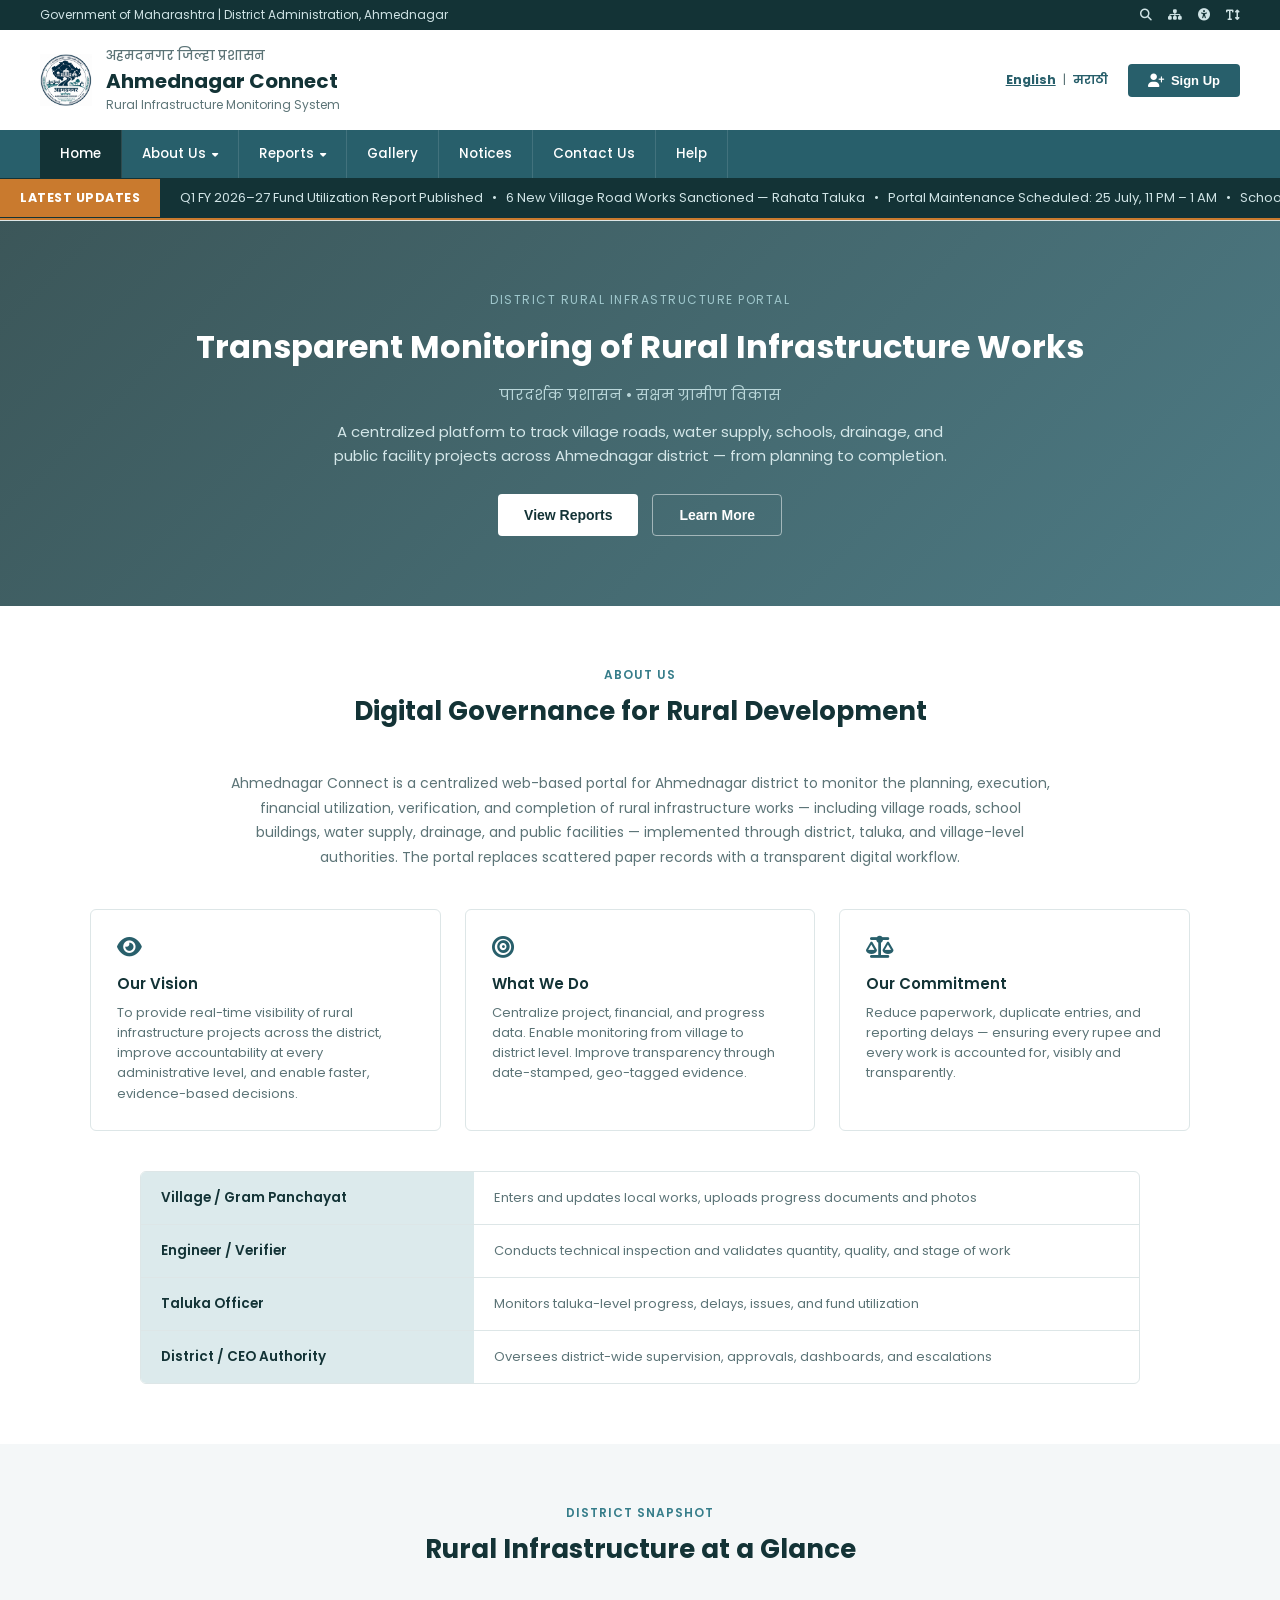
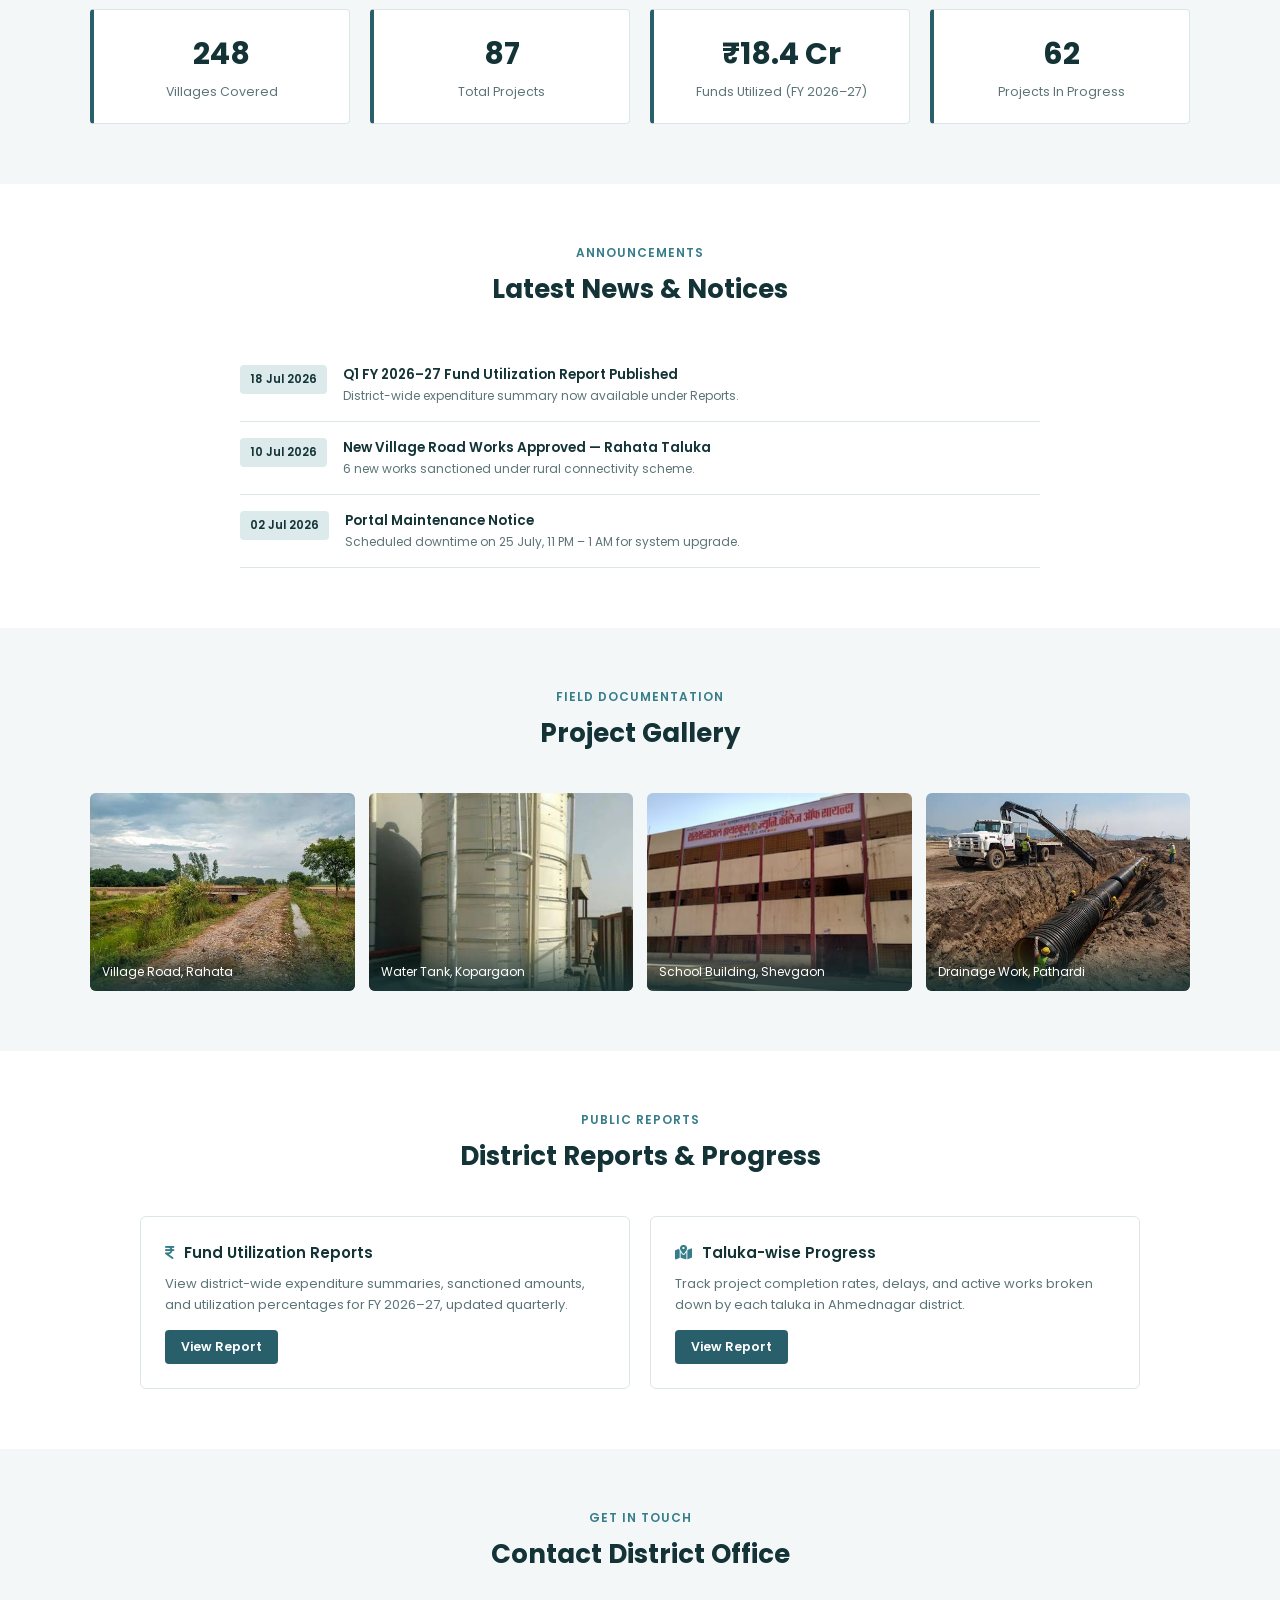
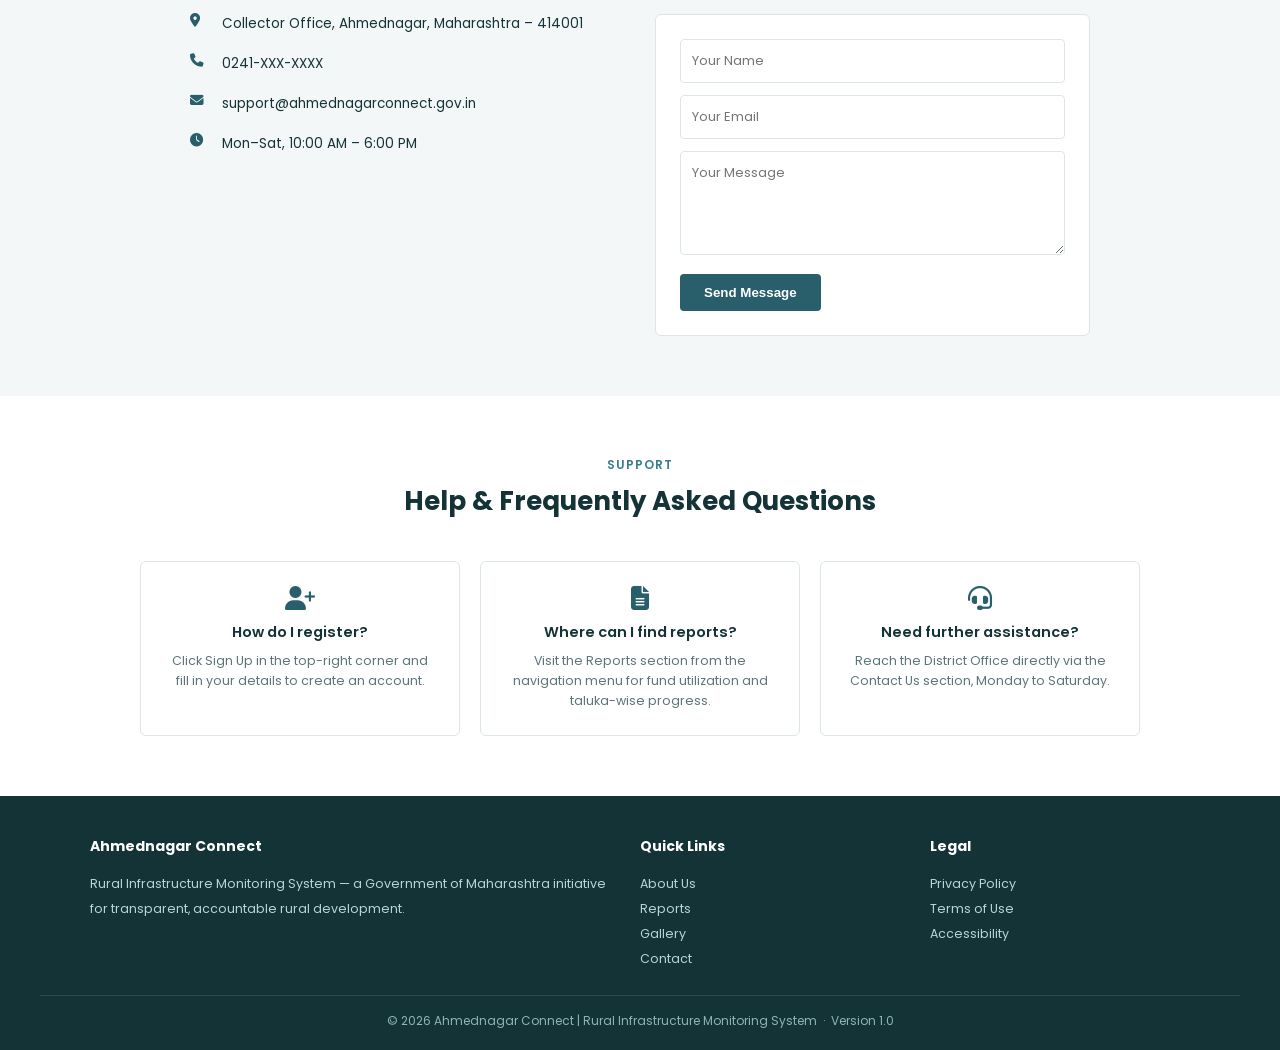
==== index.html @ d68a9339 "Added layout page" ====
<!DOCTYPE html>
<html lang="en">
<head>
<meta charset="UTF-8">
<meta name="viewport" content="width=device-width, initial-scale=1.0">
<title>Ahmednagar Connect | Rural Infrastructure Monitoring System</title>
<link href="https://fonts.googleapis.com/css2?family=Poppins:wght@300;400;500;600;700&display=swap" rel="stylesheet">
<link rel="stylesheet" href="https://cdnjs.cloudflare.com/ajax/libs/font-awesome/6.6.0/css/all.min.css">
<style>

:root{
  --teal-deep:#133336;
  --teal-mid:#285F6B;
  --teal-bright:#367D8A;
  --teal-pale:#DCEAEC;
  --bg:#F4F7F8;
  --paper:#FFFFFF;
  --ink:#133336;
  --muted:#5C7477;
  --line:#DDE6E7;
  --amber:#C97A2E;
}

*{margin:0;padding:0;box-sizing:border-box;}
html{scroll-behavior:smooth;}
body{font-family:'Poppins',sans-serif;color:var(--ink);background:var(--bg);}
a{text-decoration:none;color:inherit;}
ul{list-style:none;}
img{max-width:100%;display:block;}

.gov-strip{
  background:var(--teal-deep);color:#CFE3E5;font-size:12px;
  padding:6px 40px;display:flex;justify-content:space-between;align-items:center;
}
.gov-strip .a11y{display:flex;gap:16px;}
.gov-strip .a11y i{cursor:pointer;}

header{background:var(--paper);border-bottom:1px solid var(--line);}
.header-top{display:flex;align-items:center;justify-content:space-between;padding:16px 40px;}
.brand{display:flex;align-items:center;gap:14px;}
.brand .emblem{width:52px;height:52px;flex-shrink:0;}
.brand .emblem img{width:100%;height:100%;object-fit:contain;}
.brand-text-mr{font-size:13px;color:var(--muted);font-weight:500;}
.brand h1{font-size:20px;font-weight:700;color:var(--teal-deep);}
.brand p{font-size:12px;color:var(--muted);}

.header-actions{display:flex;align-items:center;gap:16px;}
.lang-toggle{font-size:12.5px;color:var(--muted);}
.lang-toggle span{color:var(--teal-mid);font-weight:600;cursor:pointer;padding:2px 4px;}
.lang-toggle span.active-lang{font-weight:700;text-decoration:underline;}

.btn-signup{
  background:var(--teal-mid);color:#fff;padding:9px 20px;border-radius:4px;
  font-size:13px;font-weight:600;border:none;cursor:pointer;
}
.btn-signup:hover{background:var(--teal-deep);}

/* ===== NAVBAR ===== */
.navbar{background:var(--teal-mid);position:relative;z-index:200;}
.navbar ul{display:flex;padding:0 40px;}
.navbar > ul > li{position:relative;}
.navbar li a{
  display:flex;align-items:center;gap:6px;padding:14px 20px;
  color:#fff;font-size:13.5px;font-weight:500;
  border-right:1px solid rgba(255,255,255,.12);cursor:pointer;
}
.navbar li a:hover{background:var(--teal-deep);}
.navbar li.active a{background:var(--teal-deep);}

/* ===== DROPDOWN (single definition, click-based, no overlap) ===== */
.dropdown{
  display:none;
  background:var(--teal-deep);
  border-top:1px solid rgba(255,255,255,.15);
}
.dropdown.show{display:flex;}
.dropdown li a{
  color:#fff;
  padding:12px 20px;
  font-size:13px;
  font-weight:400;
  border-right:1px solid rgba(255,255,255,.12);
}
.dropdown li a:hover{background:var(--teal-mid);}

/* ===== TICKER ===== */
.ticker-bar{background:var(--teal-deep);display:flex;align-items:center;border-bottom:2px solid var(--amber);position:relative;z-index:1;}
.ticker-label{background:var(--amber);color:#fff;font-size:12.5px;font-weight:700;padding:10px 20px;white-space:nowrap;letter-spacing:.5px;}
.ticker-track{overflow:hidden;flex:1;padding:10px 20px;}
.ticker-content{color:#CFE3E5;font-size:13px;white-space:nowrap;animation:scrollTicker 28s linear infinite;}
@keyframes scrollTicker{0%{transform:translateX(100%);}100%{transform:translateX(-100%);}}

.hero{
  background:linear-gradient(135deg, rgba(19,51,54,.82), rgba(40,95,107,.82));
  color:#fff;padding:70px 40px;text-align:center;
}
.hero .eyebrow{font-size:12px;letter-spacing:1.5px;text-transform:uppercase;color:#9FC7CC;margin-bottom:14px;}
.hero h2{font-size:32px;font-weight:700;margin-bottom:12px;}
.hero .marathi-line{font-size:15px;color:#B9D6D9;margin-bottom:14px;}
.hero p{font-size:15px;color:#D3E6E8;max-width:620px;margin:0 auto 26px;line-height:1.6;}
.hero-actions{display:flex;gap:14px;justify-content:center;}
.btn-primary{background:#fff;color:var(--teal-deep);padding:12px 26px;border-radius:4px;font-weight:600;font-size:14px;border:none;cursor:pointer;}
.btn-outline{border:1px solid rgba(255,255,255,.5);color:#fff;padding:12px 26px;border-radius:4px;font-weight:600;font-size:14px;background:none;cursor:pointer;}
.btn-primary:hover{background:var(--teal-pale);}
.btn-outline:hover{background:rgba(255,255,255,.12);}

section{padding:60px 40px;}
.section-head{text-align:center;margin-bottom:40px;}
.section-head .tag{font-size:12px;letter-spacing:1px;text-transform:uppercase;color:var(--teal-bright);font-weight:600;margin-bottom:8px;}
.section-head h3{font-size:26px;font-weight:700;color:var(--teal-deep);}
.section-head p{font-size:13.5px;color:var(--muted);margin-top:8px;max-width:560px;margin-left:auto;margin-right:auto;}

.about{background:var(--paper);}
.about-intro{max-width:820px;margin:0 auto 40px;font-size:14px;color:var(--muted);line-height:1.75;text-align:center;}
.about-grid{display:grid;grid-template-columns:repeat(3,1fr);gap:24px;max-width:1100px;margin:0 auto 40px;}
.about-card{border:1px solid var(--line);padding:26px;border-radius:6px;}
.about-card i{font-size:22px;color:var(--teal-mid);margin-bottom:14px;}
.about-card h4{font-size:15px;font-weight:600;margin-bottom:8px;}
.about-card p{font-size:13px;color:var(--muted);line-height:1.55;}

.admin-structure{max-width:1000px;margin:0 auto;border:1px solid var(--line);border-radius:6px;overflow:hidden;}
.admin-row{display:grid;grid-template-columns:1fr 2fr;border-bottom:1px solid var(--line);}
.admin-row:last-child{border-bottom:none;}
.admin-row .role{background:var(--teal-pale);padding:16px 20px;font-weight:600;font-size:13.5px;color:var(--teal-deep);display:flex;align-items:center;}
.admin-row .desc{padding:16px 20px;font-size:13px;color:var(--muted);display:flex;align-items:center;}

.stats-section{background:var(--bg);}
.stats-grid{display:grid;grid-template-columns:repeat(4,1fr);gap:20px;max-width:1100px;margin:0 auto;}
.stat-box{background:var(--paper);border:1px solid var(--line);border-left:4px solid var(--teal-mid);padding:22px;border-radius:4px;text-align:center;}
.stat-box h2{font-size:30px;font-weight:700;color:var(--teal-deep);}
.stat-box p{font-size:12.5px;color:var(--muted);margin-top:6px;}

.notices{background:var(--paper);}
.notice-list{max-width:800px;margin:0 auto;}
.notice-item{display:flex;gap:16px;padding:16px 0;border-bottom:1px solid var(--line);}
.notice-date{background:var(--teal-pale);color:var(--teal-deep);font-size:11.5px;font-weight:600;padding:6px 10px;border-radius:4px;height:fit-content;white-space:nowrap;}
.notice-text .t{font-size:13.5px;font-weight:600;}
.notice-text .s{font-size:12px;color:var(--muted);margin-top:2px;}

.gallery{background:var(--bg);}
.gallery-grid{display:grid;grid-template-columns:repeat(4,1fr);gap:14px;max-width:1100px;margin:0 auto;}
.gallery-tile{aspect-ratio:4/3;border-radius:6px;overflow:hidden;position:relative;background:var(--teal-pale);}
.gallery-tile img{width:100%;height:100%;object-fit:cover;}
.gallery-caption{position:absolute;bottom:0;left:0;right:0;background:linear-gradient(to top, rgba(19,51,54,.85), transparent);color:#fff;font-size:12px;padding:20px 12px 10px;}

.reports-detail{background:var(--paper);}
.reports-grid{display:grid;grid-template-columns:1fr 1fr;gap:20px;max-width:1000px;margin:0 auto;}
.report-card{border:1px solid var(--line);border-radius:6px;padding:24px;}
.report-card h4{font-size:15px;font-weight:600;color:var(--teal-deep);margin-bottom:10px;display:flex;align-items:center;gap:10px;}
.report-card h4 i{color:var(--teal-bright);}
.report-card p{font-size:13px;color:var(--muted);line-height:1.6;margin-bottom:14px;}
.report-card a.btn-small{
  display:inline-block;background:var(--teal-mid);color:#fff;padding:8px 16px;
  border-radius:4px;font-size:12.5px;font-weight:600;
}
.report-card a.btn-small:hover{background:var(--teal-deep);}

.contact{background:var(--bg);}
.contact-grid{display:grid;grid-template-columns:1fr 1fr;gap:30px;max-width:900px;margin:0 auto;}
.contact-info div{display:flex;gap:12px;margin-bottom:20px;font-size:13.5px;}
.contact-info i{color:var(--teal-mid);width:20px;}
.contact-form{background:var(--paper);padding:24px;border-radius:6px;border:1px solid var(--line);}
.contact-form input, .contact-form textarea{width:100%;padding:11px;border:1px solid var(--line);border-radius:4px;margin-bottom:12px;font-family:'Poppins';font-size:13px;}
.contact-form button{background:var(--teal-mid);color:#fff;border:none;padding:11px 24px;border-radius:4px;font-weight:600;cursor:pointer;}
.contact-form button:hover{background:var(--teal-deep);}

.help-section{background:var(--paper);}
.help-grid{display:grid;grid-template-columns:repeat(3,1fr);gap:20px;max-width:1000px;margin:0 auto;}
.help-card{border:1px solid var(--line);border-radius:6px;padding:24px;text-align:center;}
.help-card i{font-size:24px;color:var(--teal-mid);margin-bottom:12px;}
.help-card h4{font-size:14.5px;font-weight:600;margin-bottom:8px;}
.help-card p{font-size:12.5px;color:var(--muted);line-height:1.6;}

footer{background:var(--teal-deep);color:#B9D6D9;padding:40px 40px 20px;}
.footer-grid{display:grid;grid-template-columns:2fr 1fr 1fr;gap:30px;max-width:1100px;margin:0 auto 24px;}
.footer-grid h4{color:#fff;font-size:14px;margin-bottom:14px;}
.footer-grid p, .footer-grid a{font-size:12.5px;line-height:2;display:block;color:#B9D6D9;}
.footer-bottom{border-top:1px solid rgba(255,255,255,.1);padding-top:16px;text-align:center;font-size:12px;color:#8FB3B8;}

@media(max-width:900px){
  .about-grid,.stats-grid,.reports-grid,.help-grid{grid-template-columns:repeat(2,1fr);}
  .gallery-grid{grid-template-columns:repeat(2,1fr);}
  .contact-grid{grid-template-columns:1fr;}
  .footer-grid{grid-template-columns:1fr;}
  .navbar ul{flex-wrap:wrap;}
  .admin-row{grid-template-columns:1fr;}
}
@media(max-width:600px){
  .header-top{flex-direction:column;gap:12px;text-align:center;}
  .gov-strip{flex-direction:column;gap:6px;text-align:center;}
  .hero h2{font-size:24px;}
  .about-grid,.stats-grid,.gallery-grid,.reports-grid,.help-grid{grid-template-columns:1fr;}
  .ticker-label{display:none;}
}

</style>
</head>
<body>

<div class="gov-strip">
  <span data-en="Government of Maharashtra | District Administration, Ahmednagar" data-mr="महाराष्ट्र शासन | जिल्हा प्रशासन, अहमदनगर">Government of Maharashtra | District Administration, Ahmednagar</span>
  <div class="a11y">
    <i class="fa-solid fa-magnifying-glass"></i>
    <i class="fa-solid fa-sitemap"></i>
    <i class="fa-solid fa-universal-access"></i>
    <i class="fa-solid fa-text-height"></i>
  </div>
</div>

<header>
  <div class="header-top">
    <a href="#home" class="brand">
      <div class="emblem"><img src="assets/logo.png.jpeg" alt="Ahmednagar Connect Logo"></div>
      <div>
        <div class="brand-text-mr">अहमदनगर जिल्हा प्रशासन</div>
        <h1>Ahmednagar Connect</h1>
        <p data-en="Rural Infrastructure Monitoring System" data-mr="ग्रामीण पायाभूत सुविधा सनियंत्रण प्रणाली">Rural Infrastructure Monitoring System</p>
      </div>
    </a>
    <div class="header-actions">
      <div class="lang-toggle">
        <span id="lang-en" class="active-lang" onclick="setLang('en')">English</span> |
        <span id="lang-mr" onclick="setLang('mr')">मराठी</span>
      </div>
      <a href="register.html"><button class="btn-signup"><i class="fa-solid fa-user-plus"></i>&nbsp; <span data-en="Sign Up" data-mr="नोंदणी करा">Sign Up</span></button></a>
    </div>
  </div>

  <nav class="navbar">
    <ul>
      <li class="active"><a href="#home" data-en="Home" data-mr="मुख्यपृष्ठ">Home</a></li>
      <li><a href="javascript:void(0)" onclick="toggleDropdown('dropdown-about')"><span data-en="About Us" data-mr="आमच्याबद्दल">About Us</span> <i class="fa-solid fa-caret-down" style="font-size:10px;"></i></a></li>
      <li><a href="javascript:void(0)" onclick="toggleDropdown('dropdown-reports')"><span data-en="Reports" data-mr="अहवाल">Reports</span> <i class="fa-solid fa-caret-down" style="font-size:10px;"></i></a></li>
      <li><a href="#gallery" data-en="Gallery" data-mr="गॅलरी">Gallery</a></li>
      <li><a href="#notices" data-en="Notices" data-mr="सूचना">Notices</a></li>
      <li><a href="#contact" data-en="Contact Us" data-mr="संपर्क करा">Contact Us</a></li>
      <li><a href="#help" data-en="Help" data-mr="मदत">Help</a></li>
    </ul>
  </nav>

  <ul class="dropdown" id="dropdown-about">
    <li><a href="#about-portal" data-en="About the Portal" data-mr="पोर्टलबद्दल">About the Portal</a></li>
    <li><a href="#about-vision" data-en="Vision & Objectives" data-mr="दृष्टी आणि उद्दिष्टे">Vision &amp; Objectives</a></li>
    <li><a href="#about-admin" data-en="District Administration" data-mr="जिल्हा प्रशासन">District Administration</a></li>
  </ul>

  <ul class="dropdown" id="dropdown-reports">
    <li><a href="#report-fund" data-en="Fund Utilization Reports" data-mr="निधी वापर अहवाल">Fund Utilization Reports</a></li>
    <li><a href="#report-taluka" data-en="Taluka-wise Progress" data-mr="तालुकानिहाय प्रगती">Taluka-wise Progress</a></li>
  </ul>
  <div class="ticker-bar">
    <div class="ticker-label" data-en="LATEST UPDATES" data-mr="ताज्या घडामोडी">LATEST UPDATES</div>
    <div class="ticker-track">
      <div class="ticker-content" data-en="Q1 FY 2026–27 Fund Utilization Report Published &nbsp;&nbsp;•&nbsp;&nbsp; 6 New Village Road Works Sanctioned — Rahata Taluka &nbsp;&nbsp;•&nbsp;&nbsp; Portal Maintenance Scheduled: 25 July, 11 PM – 1 AM &nbsp;&nbsp;•&nbsp;&nbsp; School Building Verification Completed — Shevgaon" data-mr="Q1 FY 2026–27 निधी वापर अहवाल प्रकाशित &nbsp;&nbsp;•&nbsp;&nbsp; 6 नवीन गाव रस्ते कामे मंजूर — राहाता तालुका &nbsp;&nbsp;•&nbsp;&nbsp; पोर्टल देखभाल नियोजित: 25 जुलै, रात्री 11 – पहाटे 1 &nbsp;&nbsp;•&nbsp;&nbsp; शाळा इमारत पडताळणी पूर्ण — शेवगाव">
        Q1 FY 2026–27 Fund Utilization Report Published &nbsp;&nbsp;•&nbsp;&nbsp;
        6 New Village Road Works Sanctioned — Rahata Taluka &nbsp;&nbsp;•&nbsp;&nbsp;
        Portal Maintenance Scheduled: 25 July, 11 PM – 1 AM &nbsp;&nbsp;•&nbsp;&nbsp;
        School Building Verification Completed — Shevgaon
      </div>
    </div>
  </div>
</header>

<section class="hero" id="home">
  <div class="eyebrow" data-en="District Rural Infrastructure Portal" data-mr="जिल्हा ग्रामीण पायाभूत सुविधा पोर्टल">District Rural Infrastructure Portal</div>
  <h2 data-en="Transparent Monitoring of Rural Infrastructure Works" data-mr="ग्रामीण पायाभूत सुविधा कामांचे पारदर्शक सनियंत्रण">Transparent Monitoring of Rural Infrastructure Works</h2>
  <div class="marathi-line">पारदर्शक प्रशासन • सक्षम ग्रामीण विकास</div>
  <p data-en="A centralized platform to track village roads, water supply, schools, drainage, and public facility projects across Ahmednagar district — from planning to completion." data-mr="अहमदनगर जिल्ह्यातील गाव रस्ते, पाणीपुरवठा, शाळा, नाले आणि सार्वजनिक सुविधा प्रकल्पांचा मागोवा घेण्यासाठी एक केंद्रीकृत व्यासपीठ — नियोजनापासून पूर्णत्वापर्यंत.">A centralized platform to track village roads, water supply, schools, drainage, and public facility projects across Ahmednagar district — from planning to completion.</p>
  <div class="hero-actions">
    <button class="btn-primary" onclick="document.getElementById('report-fund').scrollIntoView()" data-en="View Reports" data-mr="अहवाल पहा">View Reports</button>
    <button class="btn-outline" onclick="document.getElementById('about-portal').scrollIntoView()" data-en="Learn More" data-mr="अधिक जाणून घ्या">Learn More</button>
  </div>
</section>

<section class="about" id="about">
  <div class="section-head">
    <div class="tag" data-en="About Us" data-mr="आमच्याबद्दल">About Us</div>
    <h3 data-en="Digital Governance for Rural Development" data-mr="ग्रामीण विकासासाठी डिजिटल प्रशासन">Digital Governance for Rural Development</h3>
  </div>

  <p class="about-intro" id="about-portal" data-en="Ahmednagar Connect is a centralized web-based portal for Ahmednagar district to monitor the planning, execution, financial utilization, verification, and completion of rural infrastructure works — including village roads, school buildings, water supply, drainage, and public facilities — implemented through district, taluka, and village-level authorities. The portal replaces scattered paper records with a transparent digital workflow." data-mr="अहमदनगर कनेक्ट हे अहमदनगर जिल्ह्यासाठी एक केंद्रीकृत वेब-आधारित पोर्टल आहे जे ग्रामीण पायाभूत सुविधा कामांचे नियोजन, अंमलबजावणी, आर्थिक वापर, पडताळणी आणि पूर्णत्व यांचे सनियंत्रण करते — यामध्ये गाव रस्ते, शाळा इमारती, पाणीपुरवठा, नाले आणि सार्वजनिक सुविधांचा समावेश आहे — जिल्हा, तालुका आणि गाव पातळीवरील प्राधिकरणांमार्फत राबवले जाते. हे पोर्टल विखुरलेल्या कागदी नोंदींच्या जागी एक पारदर्शक डिजिटल कार्यप्रणाली आणते.">
    Ahmednagar Connect is a centralized web-based portal for Ahmednagar district to monitor the planning, execution, financial utilization, verification, and completion of rural infrastructure works — including village roads, school buildings, water supply, drainage, and public facilities — implemented through district, taluka, and village-level authorities. The portal replaces scattered paper records with a transparent digital workflow.
  </p>

  <div class="about-grid" id="about-vision">
    <div class="about-card">
      <i class="fa-solid fa-eye"></i>
      <h4 data-en="Our Vision" data-mr="आमची दृष्टी">Our Vision</h4>
      <p data-en="To provide real-time visibility of rural infrastructure projects across the district, improve accountability at every administrative level, and enable faster, evidence-based decisions." data-mr="जिल्ह्यातील ग्रामीण पायाभूत सुविधा प्रकल्पांची रिअल-टाइम दृश्यमानता प्रदान करणे, प्रत्येक प्रशासकीय स्तरावर उत्तरदायित्व सुधारणे आणि जलद, पुराव्यावर आधारित निर्णय घेण्यास सक्षम करणे.">To provide real-time visibility of rural infrastructure projects across the district, improve accountability at every administrative level, and enable faster, evidence-based decisions.</p>
    </div>
    <div class="about-card">
      <i class="fa-solid fa-bullseye"></i>
      <h4 data-en="What We Do" data-mr="आम्ही काय करतो">What We Do</h4>
      <p data-en="Centralize project, financial, and progress data. Enable monitoring from village to district level. Improve transparency through date-stamped, geo-tagged evidence." data-mr="प्रकल्प, आर्थिक आणि प्रगती डेटा केंद्रीकृत करणे. गाव ते जिल्हा स्तरापर्यंत सनियंत्रण सक्षम करणे. तारीख-नोंदित, भौगोलिक-टॅग केलेल्या पुराव्याद्वारे पारदर्शकता सुधारणे.">Centralize project, financial, and progress data. Enable monitoring from village to district level. Improve transparency through date-stamped, geo-tagged evidence.</p>
    </div>
    <div class="about-card">
      <i class="fa-solid fa-scale-balanced"></i>
      <h4 data-en="Our Commitment" data-mr="आमची बांधिलकी">Our Commitment</h4>
      <p data-en="Reduce paperwork, duplicate entries, and reporting delays — ensuring every rupee and every work is accounted for, visibly and transparently." data-mr="कागदपत्रे, डुप्लिकेट नोंदी आणि अहवाल विलंब कमी करणे — प्रत्येक रुपया आणि प्रत्येक काम दृश्यमान आणि पारदर्शकपणे हिशेबात असल्याची खात्री करणे.">Reduce paperwork, duplicate entries, and reporting delays — ensuring every rupee and every work is accounted for, visibly and transparently.</p>
    </div>
  </div>

  <div class="admin-structure" id="about-admin">
    <div class="admin-row">
      <div class="role" data-en="Village / Gram Panchayat" data-mr="गाव / ग्रामपंचायत">Village / Gram Panchayat</div>
      <div class="desc" data-en="Enters and updates local works, uploads progress documents and photos" data-mr="स्थानिक कामे नोंदवते आणि अद्ययावत करते, प्रगती कागदपत्रे आणि छायाचित्रे अपलोड करते">Enters and updates local works, uploads progress documents and photos</div>
    </div>
    <div class="admin-row">
      <div class="role" data-en="Engineer / Verifier" data-mr="अभियंता / पडताळणीकर्ता">Engineer / Verifier</div>
      <div class="desc" data-en="Conducts technical inspection and validates quantity, quality, and stage of work" data-mr="तांत्रिक तपासणी करतो आणि कामाचे प्रमाण, गुणवत्ता आणि टप्पा प्रमाणित करतो">Conducts technical inspection and validates quantity, quality, and stage of work</div>
    </div>
    <div class="admin-row">
      <div class="role" data-en="Taluka Officer" data-mr="तालुका अधिकारी">Taluka Officer</div>
      <div class="desc" data-en="Monitors taluka-level progress, delays, issues, and fund utilization" data-mr="तालुका पातळीवरील प्रगती, विलंब, समस्या आणि निधी वापराचे सनियंत्रण करतो">Monitors taluka-level progress, delays, issues, and fund utilization</div>
    </div>
    <div class="admin-row">
      <div class="role" data-en="District / CEO Authority" data-mr="जिल्हा / मुख्य कार्यकारी अधिकारी">District / CEO Authority</div>
      <div class="desc" data-en="Oversees district-wide supervision, approvals, dashboards, and escalations" data-mr="जिल्हास्तरीय पर्यवेक्षण, मंजुरी, डॅशबोर्ड आणि तक्रार निवारणाचे निरीक्षण करतो">Oversees district-wide supervision, approvals, dashboards, and escalations</div>
    </div>
  </div>
</section>

<section class="stats-section">
  <div class="section-head">
    <div class="tag" data-en="District Snapshot" data-mr="जिल्हा आढावा">District Snapshot</div>
    <h3 data-en="Rural Infrastructure at a Glance" data-mr="एका दृष्टीक्षेपात ग्रामीण पायाभूत सुविधा">Rural Infrastructure at a Glance</h3>
  </div>
  <div class="stats-grid">
    <div class="stat-box"><h2>248</h2><p data-en="Villages Covered" data-mr="समाविष्ट गावे">Villages Covered</p></div>
    <div class="stat-box"><h2>87</h2><p data-en="Total Projects" data-mr="एकूण प्रकल्प">Total Projects</p></div>
    <div class="stat-box"><h2>₹18.4 Cr</h2><p data-en="Funds Utilized (FY 2026–27)" data-mr="वापरलेला निधी (आर्थिक वर्ष 2026–27)">Funds Utilized (FY 2026–27)</p></div>
    <div class="stat-box"><h2>62</h2><p data-en="Projects In Progress" data-mr="सुरू असलेले प्रकल्प">Projects In Progress</p></div>
  </div>
</section>

<section class="notices" id="notices">
  <div class="section-head">
    <div class="tag" data-en="Announcements" data-mr="घोषणा">Announcements</div>
    <h3 data-en="Latest News & Notices" data-mr="ताज्या बातम्या आणि सूचना">Latest News &amp; Notices</h3>
  </div>
  <div class="notice-list">
    <div class="notice-item">
      <div class="notice-date">18 Jul 2026</div>
      <div class="notice-text">
        <div class="t" data-en="Q1 FY 2026–27 Fund Utilization Report Published" data-mr="Q1 FY 2026–27 निधी वापर अहवाल प्रकाशित">Q1 FY 2026–27 Fund Utilization Report Published</div>
        <div class="s" data-en="District-wide expenditure summary now available under Reports." data-mr="जिल्हास्तरीय खर्चाचा सारांश आता अहवाल विभागात उपलब्ध आहे.">District-wide expenditure summary now available under Reports.</div>
      </div>
    </div>
    <div class="notice-item">
      <div class="notice-date">10 Jul 2026</div>
      <div class="notice-text">
        <div class="t" data-en="New Village Road Works Approved — Rahata Taluka" data-mr="नवीन गाव रस्ते कामे मंजूर — राहाता तालुका">New Village Road Works Approved — Rahata Taluka</div>
        <div class="s" data-en="6 new works sanctioned under rural connectivity scheme." data-mr="ग्रामीण जोडणी योजनेअंतर्गत 6 नवीन कामे मंजूर.">6 new works sanctioned under rural connectivity scheme.</div>
      </div>
    </div>
    <div class="notice-item">
      <div class="notice-date">02 Jul 2026</div>
      <div class="notice-text">
        <div class="t" data-en="Portal Maintenance Notice" data-mr="पोर्टल देखभाल सूचना">Portal Maintenance Notice</div>
        <div class="s" data-en="Scheduled downtime on 25 July, 11 PM – 1 AM for system upgrade." data-mr="प्रणाली अद्ययावतीकरणासाठी 25 जुलै, रात्री 11 – पहाटे 1 दरम्यान नियोजित बंद.">Scheduled downtime on 25 July, 11 PM – 1 AM for system upgrade.</div>
      </div>
    </div>
  </div>
</section>

<section class="gallery" id="gallery">
  <div class="section-head">
    <div class="tag" data-en="Field Documentation" data-mr="क्षेत्रीय दस्तऐवजीकरण">Field Documentation</div>
    <h3 data-en="Project Gallery" data-mr="प्रकल्प गॅलरी">Project Gallery</h3>
  </div>
  <div class="gallery-grid">
    <div class="gallery-tile">
      <img src="assets/VILLAGE ROAD.jpg" alt="Village Road, Rahata">
      <div class="gallery-caption">Village Road, Rahata</div>
    </div>
    <div class="gallery-tile">
      <img src="assets/WATER TANK.webp" alt="Water Tank, Kopargaon">
      <div class="gallery-caption">Water Tank, Kopargaon</div>
    </div>
    <div class="gallery-tile">
      <img src="assets/SCHOOL BLD.avif" alt="School Building, Shevgaon">
      <div class="gallery-caption">School Building, Shevgaon</div>
    </div>
    <div class="gallery-tile">
      <img src="assets/DRAINAGE.jpg" alt="Drainage Work, Pathardi">
      <div class="gallery-caption">Drainage Work, Pathardi</div>
    </div>
  </div>
</section>

<section class="reports-detail" id="reports">
  <div class="section-head">
    <div class="tag" data-en="Public Reports" data-mr="सार्वजनिक अहवाल">Public Reports</div>
    <h3 data-en="District Reports & Progress" data-mr="जिल्हा अहवाल आणि प्रगती">District Reports &amp; Progress</h3>
  </div>
  <div class="reports-grid">
    <div class="report-card" id="report-fund">
      <h4><i class="fa-solid fa-indian-rupee-sign"></i> <span data-en="Fund Utilization Reports" data-mr="निधी वापर अहवाल">Fund Utilization Reports</span></h4>
      <p data-en="View district-wide expenditure summaries, sanctioned amounts, and utilization percentages for FY 2026–27, updated quarterly." data-mr="आर्थिक वर्ष 2026–27 साठी जिल्हास्तरीय खर्चाचा सारांश, मंजूर रक्कम आणि वापर टक्केवारी पहा, त्रैमासिक अद्ययावत केली जाते.">View district-wide expenditure summaries, sanctioned amounts, and utilization percentages for FY 2026–27, updated quarterly.</p>
      <a href="#" class="btn-small" onclick="alert('Fund Utilization Report PDF will be linked here by the reports team.'); return false;" data-en="View Report" data-mr="अहवाल पहा">View Report</a>
    </div>
    <div class="report-card" id="report-taluka">
      <h4><i class="fa-solid fa-map-location-dot"></i> <span data-en="Taluka-wise Progress" data-mr="तालुकानिहाय प्रगती">Taluka-wise Progress</span></h4>
      <p data-en="Track project completion rates, delays, and active works broken down by each taluka in Ahmednagar district." data-mr="अहमदनगर जिल्ह्यातील प्रत्येक तालुक्यानुसार प्रकल्प पूर्णता दर, विलंब आणि सक्रिय कामांचा मागोवा घ्या.">Track project completion rates, delays, and active works broken down by each taluka in Ahmednagar district.</p>
      <a href="#" class="btn-small" onclick="alert('Taluka-wise Progress Report will be linked here by the reports team.'); return false;" data-en="View Report" data-mr="अहवाल पहा">View Report</a>
    </div>
  </div>
</section>

<section class="contact" id="contact">
  <div class="section-head">
    <div class="tag" data-en="Get in Touch" data-mr="संपर्कात रहा">Get in Touch</div>
    <h3 data-en="Contact District Office" data-mr="जिल्हा कार्यालयाशी संपर्क साधा">Contact District Office</h3>
  </div>
  <div class="contact-grid">
    <div class="contact-info">
      <div><i class="fa-solid fa-location-dot"></i> <span data-en="Collector Office, Ahmednagar, Maharashtra – 414001" data-mr="जिल्हाधिकारी कार्यालय, अहमदनगर, महाराष्ट्र – 414001">Collector Office, Ahmednagar, Maharashtra – 414001</span></div>
      <div><i class="fa-solid fa-phone"></i> 0241-XXX-XXXX</div>
      <div><i class="fa-solid fa-envelope"></i> support@ahmednagarconnect.gov.in</div>
      <div><i class="fa-solid fa-clock"></i> <span data-en="Mon–Sat, 10:00 AM – 6:00 PM" data-mr="सोम–शनि, सकाळी 10:00 – सायंकाळी 6:00">Mon–Sat, 10:00 AM – 6:00 PM</span></div>
    </div>
    <form class="contact-form" onsubmit="alert('Message form is a frontend demo — backend not connected yet.'); return false;">
      <input type="text" data-en-ph="Your Name" data-mr-ph="तुमचे नाव" placeholder="Your Name">
      <input type="email" data-en-ph="Your Email" data-mr-ph="तुमचा ईमेल" placeholder="Your Email">
      <textarea rows="4" data-en-ph="Your Message" data-mr-ph="तुमचा संदेश" placeholder="Your Message"></textarea>
      <button type="submit" data-en="Send Message" data-mr="संदेश पाठवा">Send Message</button>
    </form>
  </div>
</section>

<section class="help-section" id="help">
  <div class="section-head">
    <div class="tag" data-en="Support" data-mr="सहाय्य">Support</div>
    <h3 data-en="Help & Frequently Asked Questions" data-mr="मदत आणि वारंवार विचारले जाणारे प्रश्न">Help &amp; Frequently Asked Questions</h3>
  </div>
  <div class="help-grid">
    <div class="help-card">
      <i class="fa-solid fa-user-plus"></i>
      <h4 data-en="How do I register?" data-mr="मी नोंदणी कशी करू?">How do I register?</h4>
      <p data-en="Click Sign Up in the top-right corner and fill in your details to create an account." data-mr="वरच्या उजव्या कोपऱ्यातील साइन अप वर क्लिक करा आणि खाते तयार करण्यासाठी तुमचे तपशील भरा.">Click Sign Up in the top-right corner and fill in your details to create an account.</p>
    </div>
    <div class="help-card">
      <i class="fa-solid fa-file-lines"></i>
      <h4 data-en="Where can I find reports?" data-mr="मला अहवाल कुठे मिळतील?">Where can I find reports?</h4>
      <p data-en="Visit the Reports section from the navigation menu for fund utilization and taluka-wise progress." data-mr="निधी वापर आणि तालुकानिहाय प्रगतीसाठी नेव्हिगेशन मेनूमधील अहवाल विभागाला भेट द्या.">Visit the Reports section from the navigation menu for fund utilization and taluka-wise progress.</p>
    </div>
    <div class="help-card">
      <i class="fa-solid fa-headset"></i>
      <h4 data-en="Need further assistance?" data-mr="अधिक मदत हवी आहे?">Need further assistance?</h4>
      <p data-en="Reach the District Office directly via the Contact Us section, Monday to Saturday." data-mr="सोमवार ते शनिवार दरम्यान संपर्क विभागाद्वारे थेट जिल्हा कार्यालयाशी संपर्क साधा.">Reach the District Office directly via the Contact Us section, Monday to Saturday.</p>
    </div>
  </div>
</section>

<footer>
  <div class="footer-grid">
    <div>
      <h4>Ahmednagar Connect</h4>
      <p data-en="Rural Infrastructure Monitoring System — a Government of Maharashtra initiative for transparent, accountable rural development." data-mr="ग्रामीण पायाभूत सुविधा सनियंत्रण प्रणाली — पारदर्शक, उत्तरदायी ग्रामीण विकासासाठी महाराष्ट्र शासनाचा उपक्रम.">Rural Infrastructure Monitoring System — a Government of Maharashtra initiative for transparent, accountable rural development.</p>
    </div>
    <div>
      <h4 data-en="Quick Links" data-mr="द्रुत दुवे">Quick Links</h4>
      <a href="#about-portal" data-en="About Us" data-mr="आमच्याबद्दल">About Us</a>
      <a href="#reports" data-en="Reports" data-mr="अहवाल">Reports</a>
      <a href="#gallery" data-en="Gallery" data-mr="गॅलरी">Gallery</a>
      <a href="#contact" data-en="Contact" data-mr="संपर्क">Contact</a>
    </div>
    <div>
      <h4 data-en="Legal" data-mr="कायदेशीर">Legal</h4>
      <a href="#" data-en="Privacy Policy" data-mr="गोपनीयता धोरण">Privacy Policy</a>
      <a href="#" data-en="Terms of Use" data-mr="वापर अटी">Terms of Use</a>
      <a href="#" data-en="Accessibility" data-mr="प्रवेशयोग्यता">Accessibility</a>
    </div>
  </div>
  <div class="footer-bottom">
    © 2026 Ahmednagar Connect | Rural Infrastructure Monitoring System &nbsp;·&nbsp; <span data-en="Version 1.0" data-mr="आवृत्ती 1.0">Version 1.0</span>
  </div>
</footer>

<script>
function toggleDropdown(id) {
  const dropdown = document.getElementById(id);
  const isOpen = dropdown.classList.contains('show');
  document.querySelectorAll('.dropdown.show').forEach(d => d.classList.remove('show'));
  if (!isOpen) dropdown.classList.add('show');
}
document.addEventListener('click', function(e) {
  if (!e.target.closest('.navbar') && !e.target.closest('.dropdown')) {
    document.querySelectorAll('.dropdown.show').forEach(d => d.classList.remove('show'));
  }
});
// ===== Language toggle (EN / MR) =====
function setLang(lang) {
  document.querySelectorAll('[data-en]').forEach(el => {
    const text = lang === 'mr' ? el.getAttribute('data-mr') : el.getAttribute('data-en');
    if (text !== null) el.textContent = text;
  });
  document.querySelectorAll('[data-en-ph]').forEach(el => {
    const ph = lang === 'mr' ? el.getAttribute('data-mr-ph') : el.getAttribute('data-en-ph');
    if (ph !== null) el.setAttribute('placeholder', ph);
  });
  document.getElementById('lang-en').classList.toggle('active-lang', lang === 'en');
  document.getElementById('lang-mr').classList.toggle('active-lang', lang === 'mr');
  document.documentElement.setAttribute('lang', lang);
}
</script>

</body>
</html>
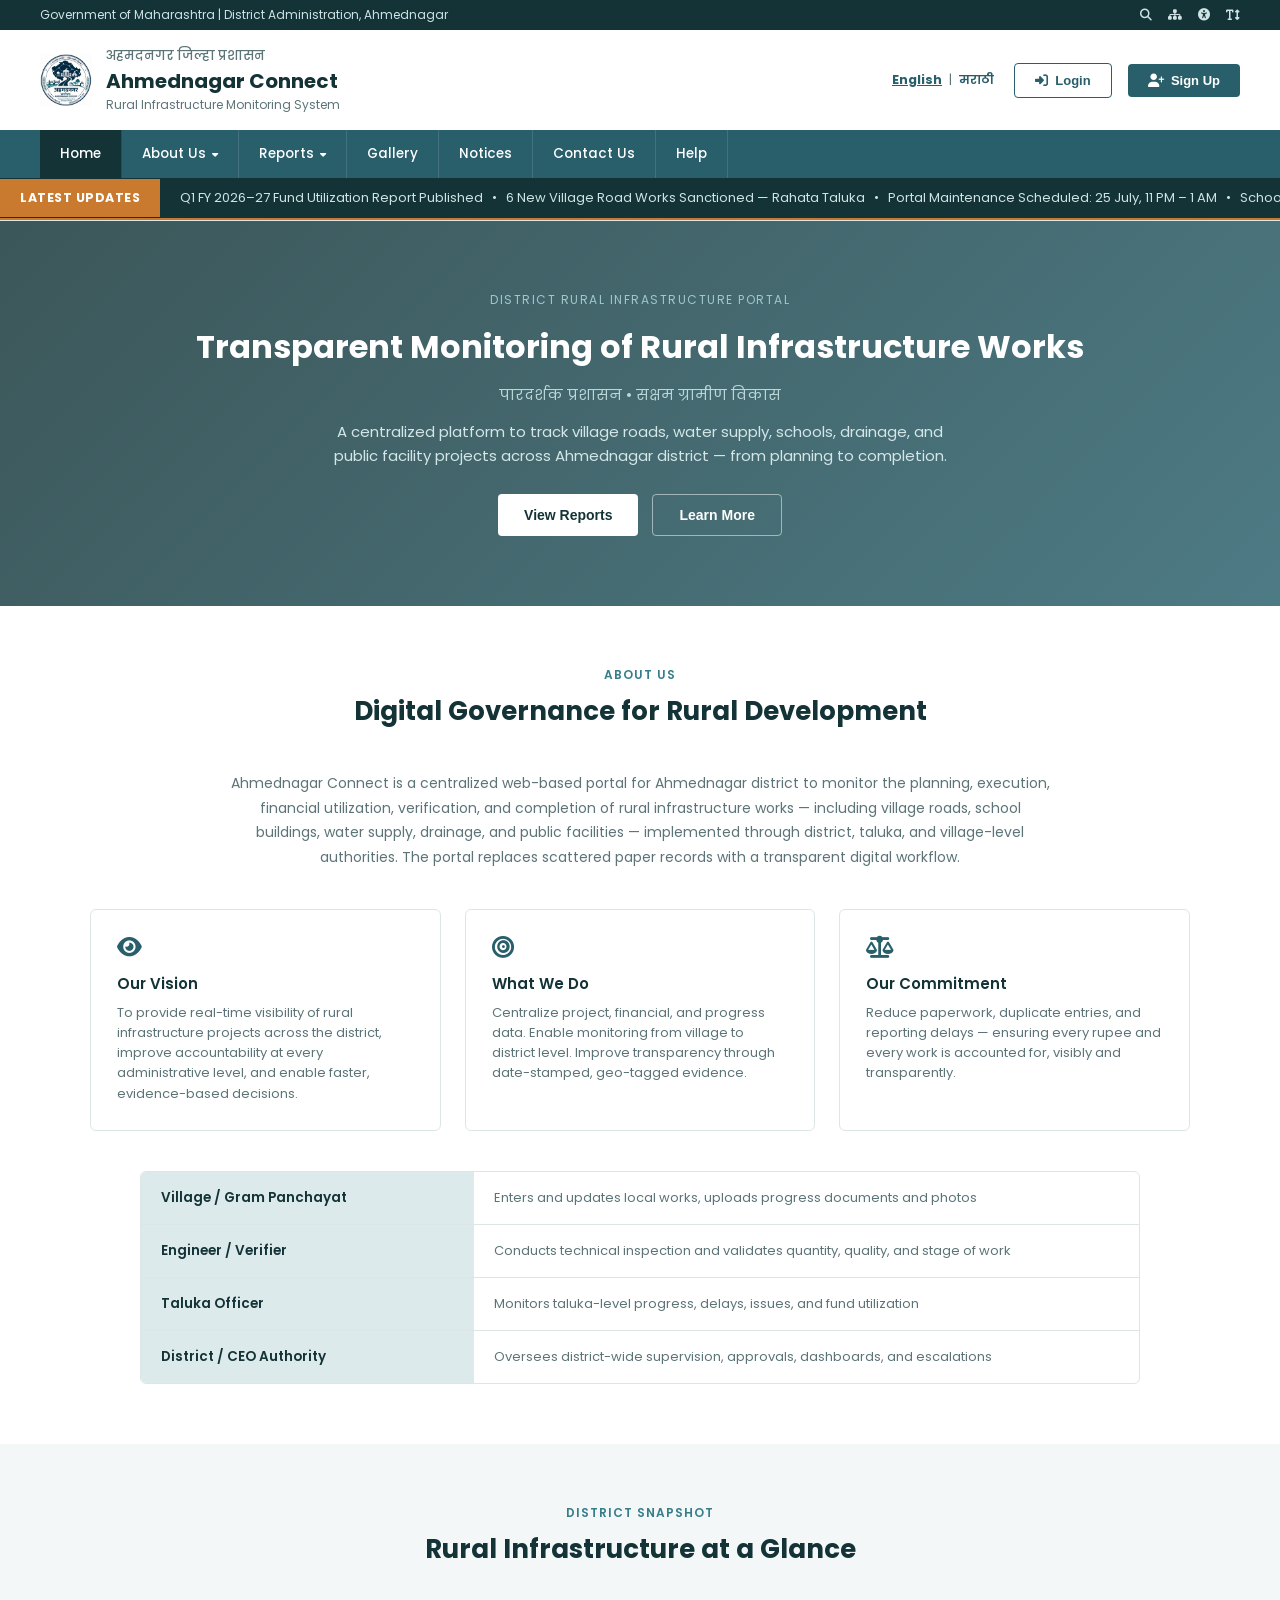
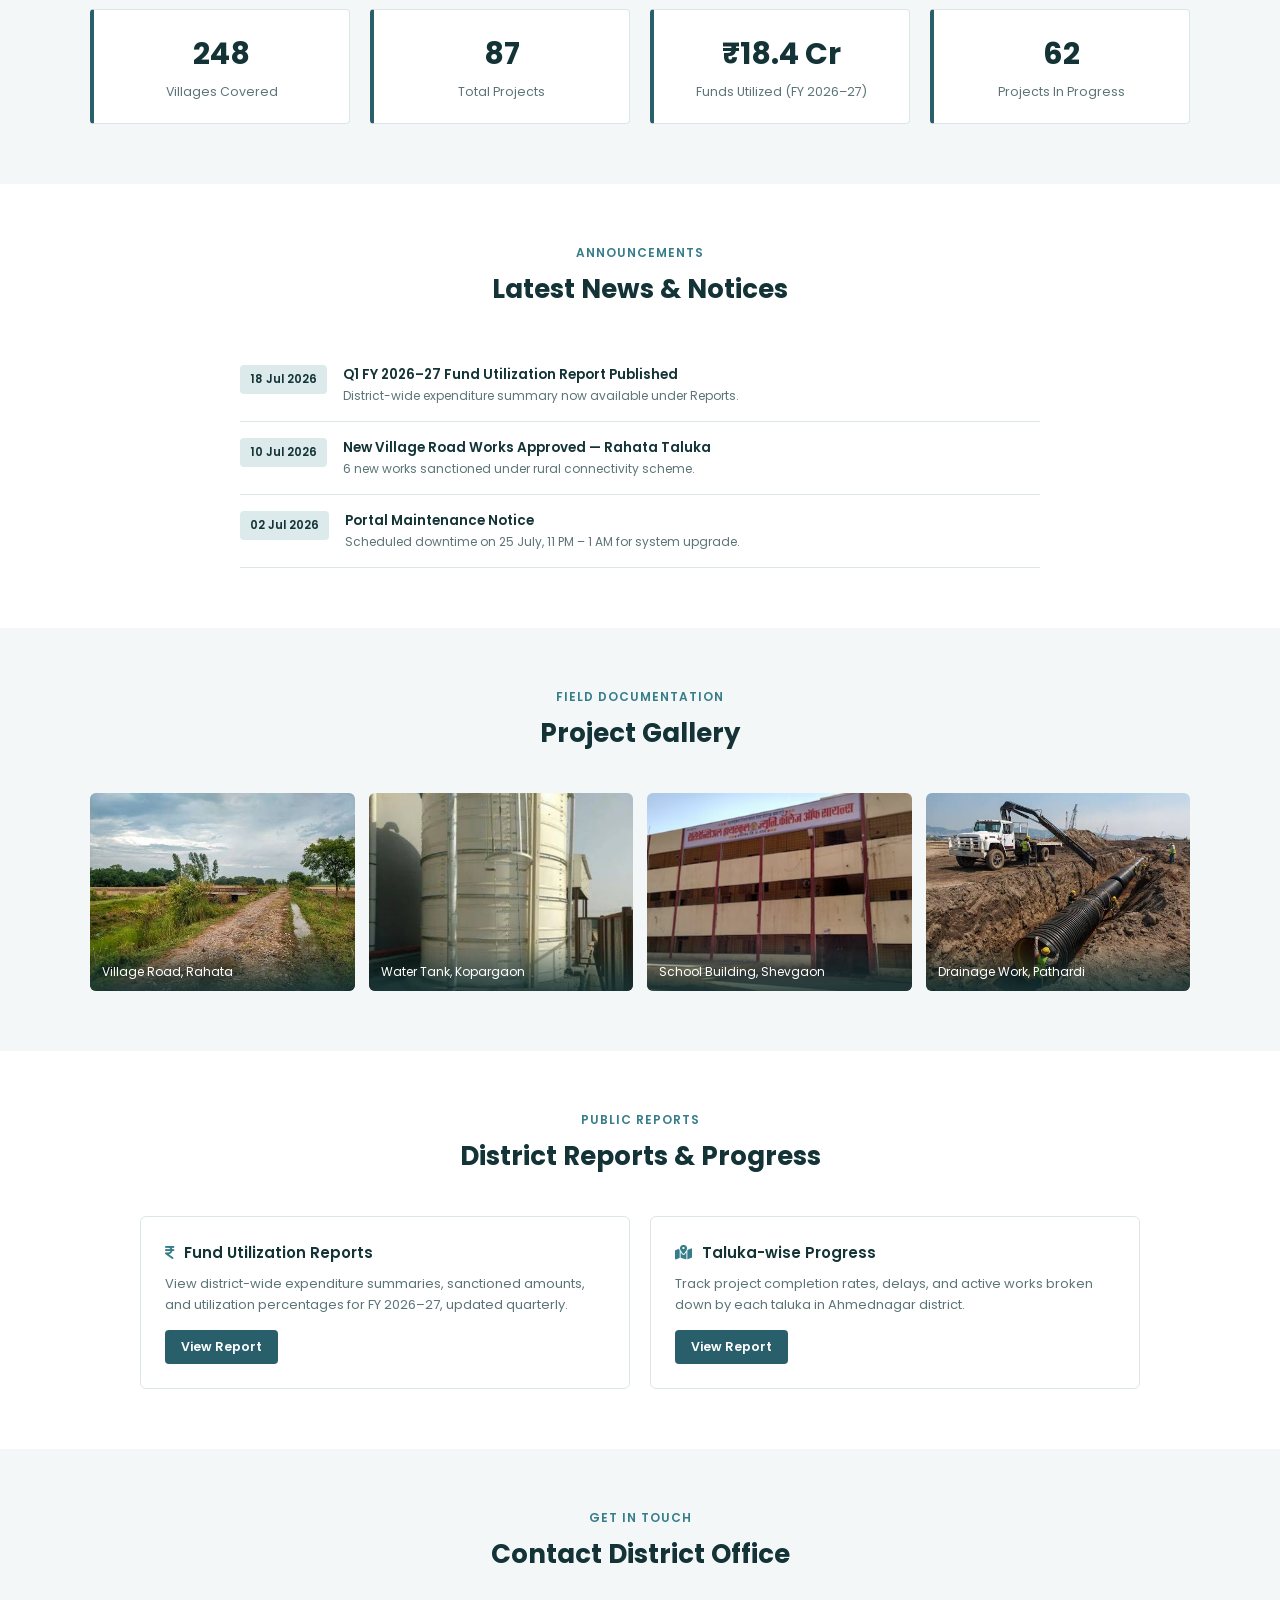
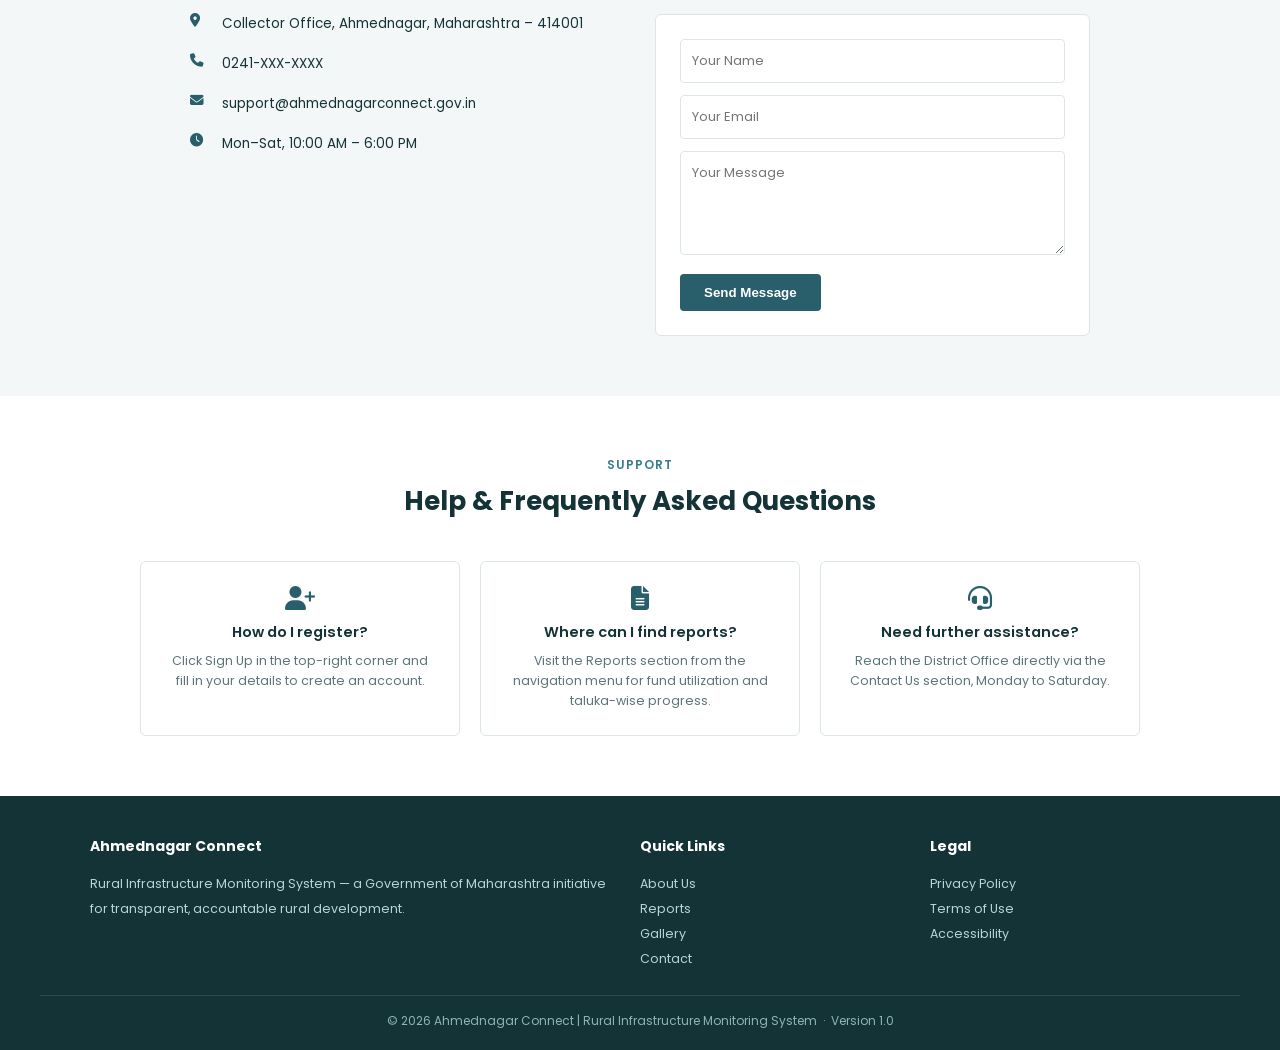
==== commit b5696594: "Updated registration page and homepage" ====
--- a/index.html
+++ b/index.html
@@ -54,7 +54,17 @@
   font-size:13px;font-weight:600;border:none;cursor:pointer;
 }
 .btn-signup:hover{background:var(--teal-deep);}
-
+.btn-ghost-login{
+  border:1px solid var(--teal-mid);
+  color:var(--teal-mid);
+  background:none;
+  padding:9px 20px;
+  border-radius:4px;
+  font-size:13px;
+  font-weight:600;
+  cursor:pointer;
+}
+.btn-ghost-login:hover{background:var(--teal-pale);}
 /* ===== NAVBAR ===== */
 .navbar{background:var(--teal-mid);position:relative;z-index:200;}
 .navbar ul{display:flex;padding:0 40px;}
@@ -222,8 +232,8 @@
         <span id="lang-en" class="active-lang" onclick="setLang('en')">English</span> |
         <span id="lang-mr" onclick="setLang('mr')">मराठी</span>
       </div>
-      <a href="register.html"><button class="btn-signup"><i class="fa-solid fa-user-plus"></i>&nbsp; <span data-en="Sign Up" data-mr="नोंदणी करा">Sign Up</span></button></a>
-    </div>
+<button class="btn-ghost-login"><i class="fa-solid fa-right-to-bracket"></i>&nbsp; <span data-en="Login" data-mr="लॉगिन">Login</span></button>
+<a href="register.php"><button class="btn-signup"><i class="fa-solid fa-user-plus"></i>&nbsp; <span data-en="Sign Up" data-mr="नोंदणी करा">Sign Up</span></button></a>    </div>
   </div>
 
   <nav class="navbar">
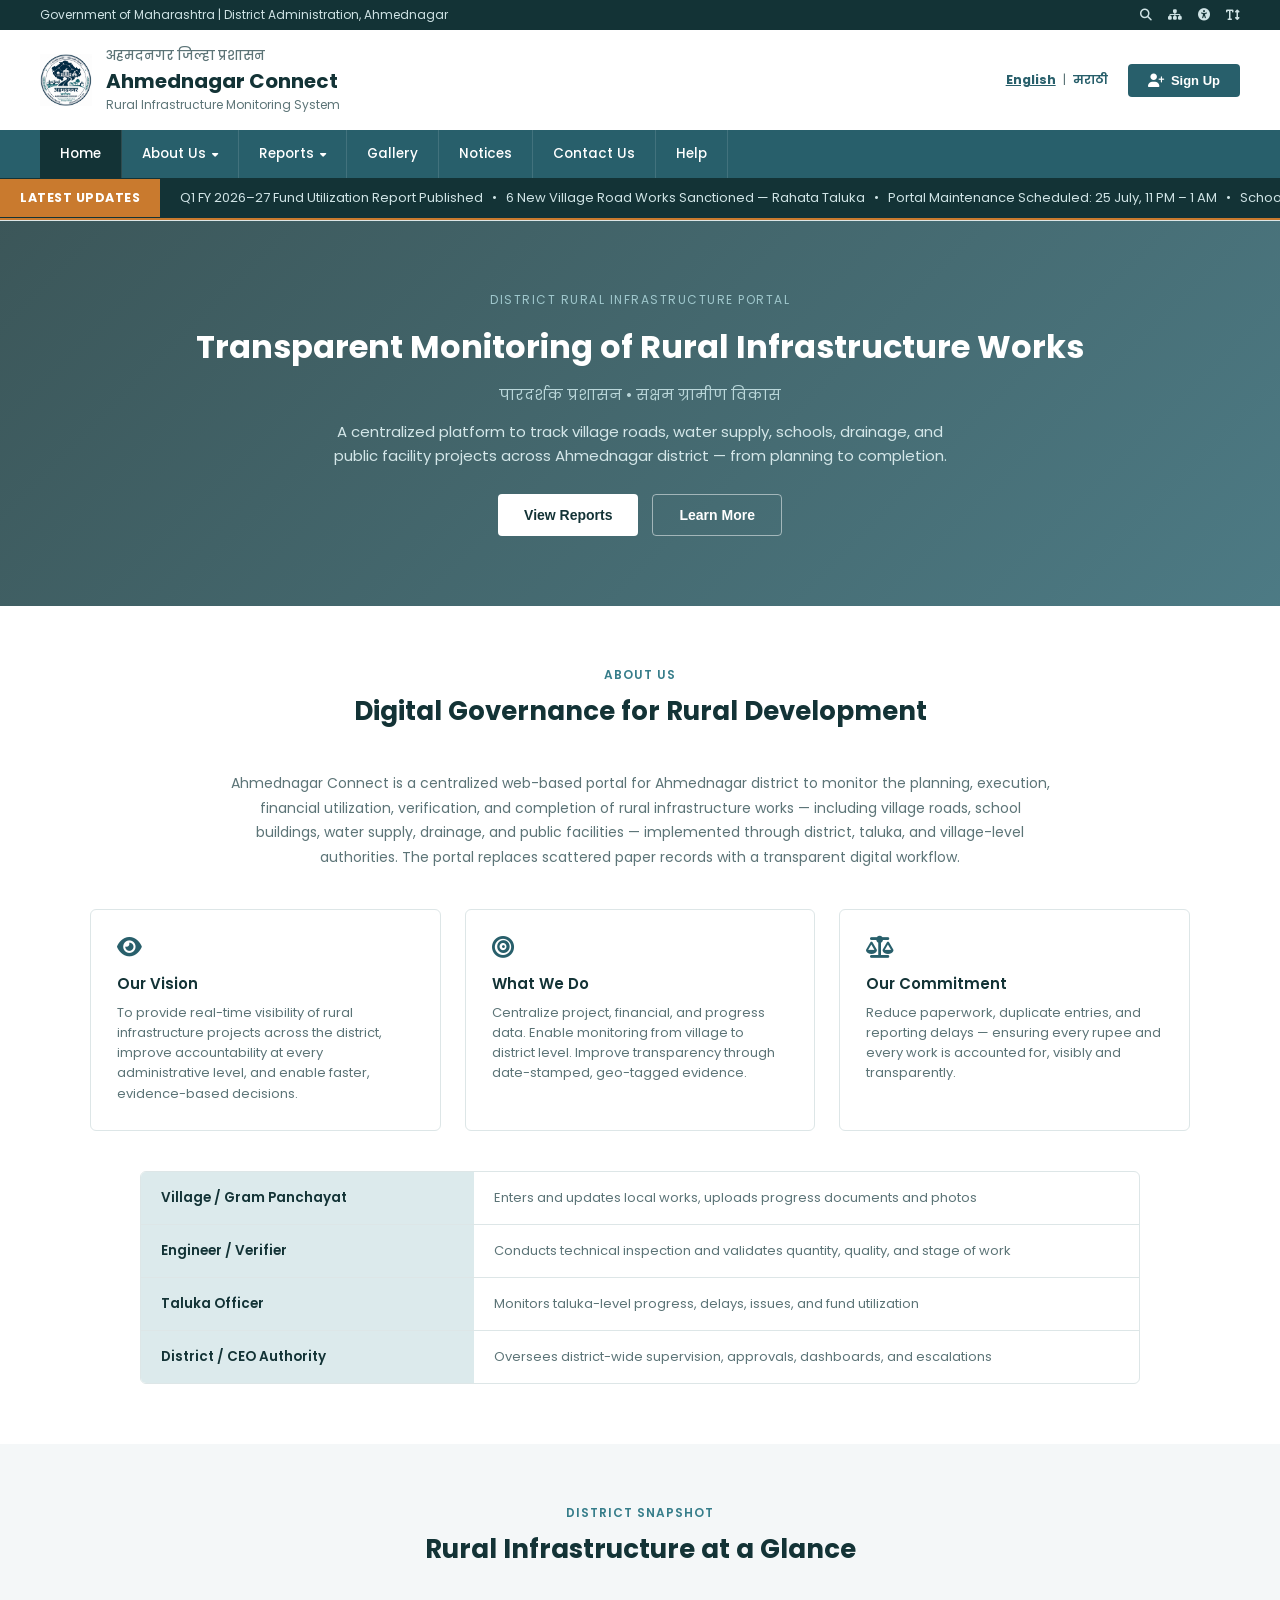
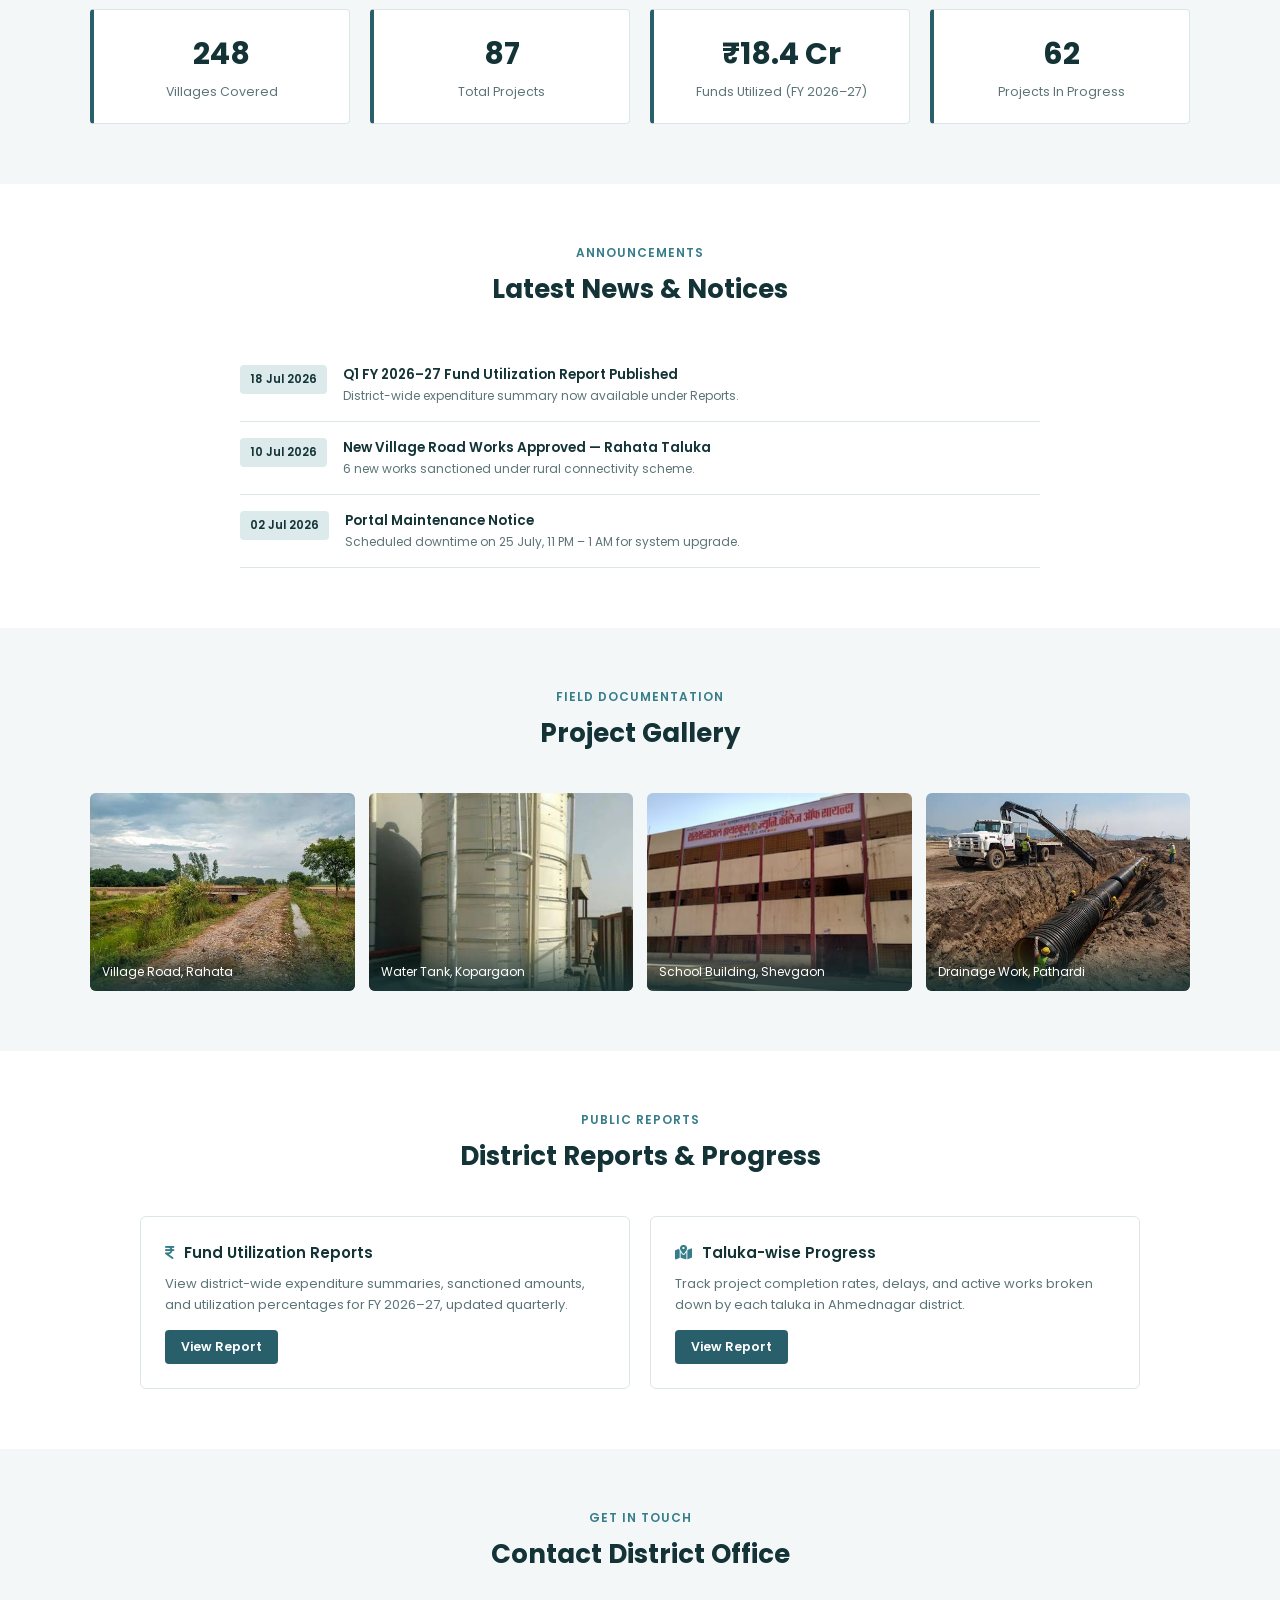
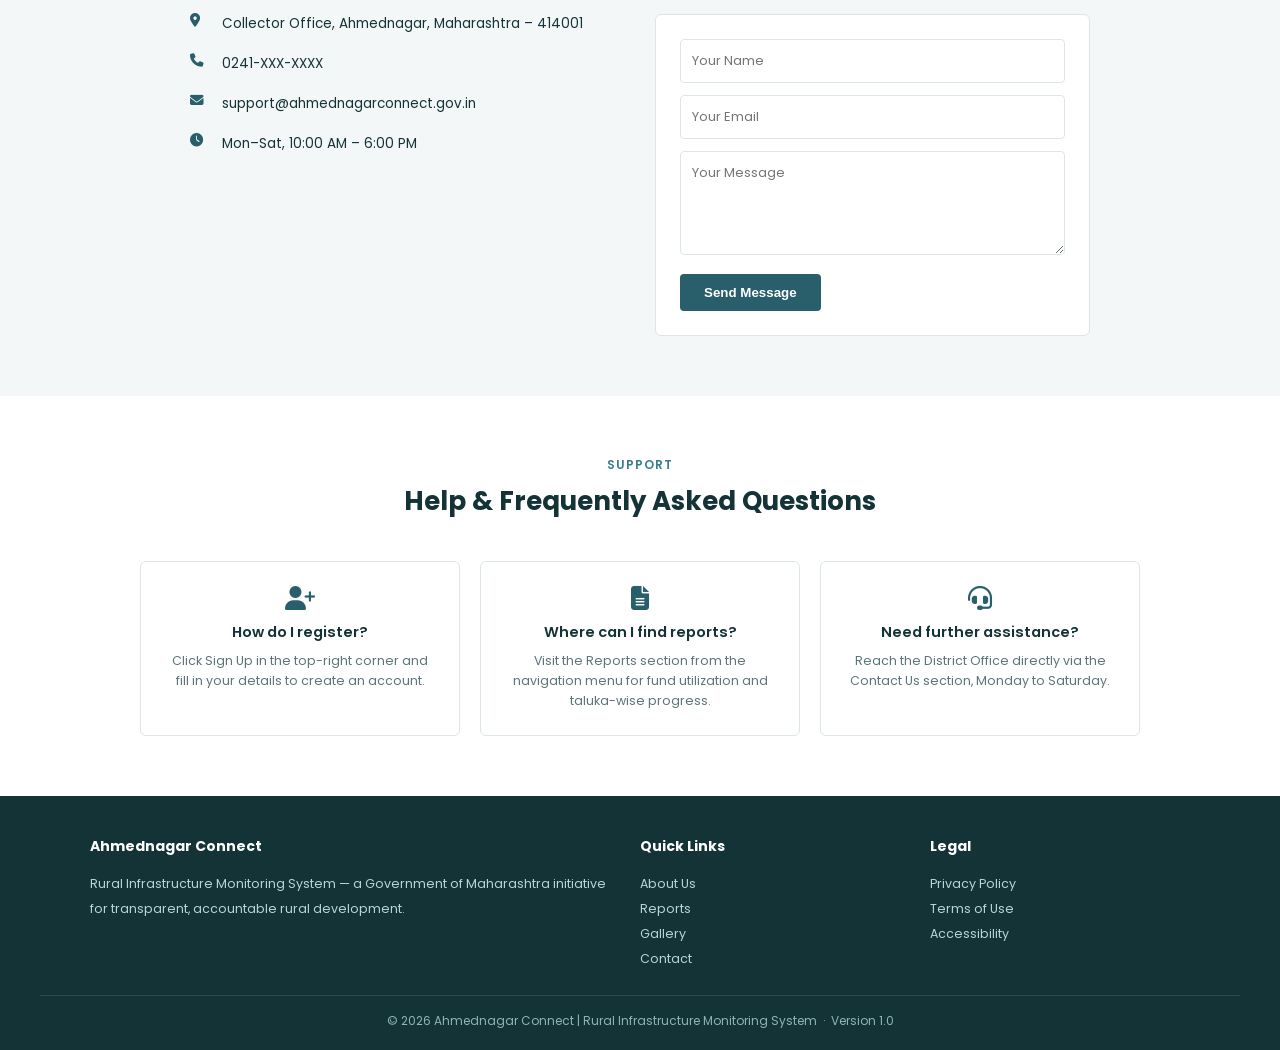
==== commit 8a64dfe3: "Merge pull request #22 from dipali1111/feature/taluka-dashboard Feature/taluka dashboard" ====
--- a/index.html
+++ b/index.html
@@ -54,17 +54,7 @@
   font-size:13px;font-weight:600;border:none;cursor:pointer;
 }
 .btn-signup:hover{background:var(--teal-deep);}
-.btn-ghost-login{
-  border:1px solid var(--teal-mid);
-  color:var(--teal-mid);
-  background:none;
-  padding:9px 20px;
-  border-radius:4px;
-  font-size:13px;
-  font-weight:600;
-  cursor:pointer;
-}
-.btn-ghost-login:hover{background:var(--teal-pale);}
+
 /* ===== NAVBAR ===== */
 .navbar{background:var(--teal-mid);position:relative;z-index:200;}
 .navbar ul{display:flex;padding:0 40px;}
@@ -232,8 +222,8 @@
         <span id="lang-en" class="active-lang" onclick="setLang('en')">English</span> |
         <span id="lang-mr" onclick="setLang('mr')">मराठी</span>
       </div>
-<button class="btn-ghost-login"><i class="fa-solid fa-right-to-bracket"></i>&nbsp; <span data-en="Login" data-mr="लॉगिन">Login</span></button>
-<a href="register.php"><button class="btn-signup"><i class="fa-solid fa-user-plus"></i>&nbsp; <span data-en="Sign Up" data-mr="नोंदणी करा">Sign Up</span></button></a>    </div>
+      <a href="register.html"><button class="btn-signup"><i class="fa-solid fa-user-plus"></i>&nbsp; <span data-en="Sign Up" data-mr="नोंदणी करा">Sign Up</span></button></a>
+    </div>
   </div>
 
   <nav class="navbar">
